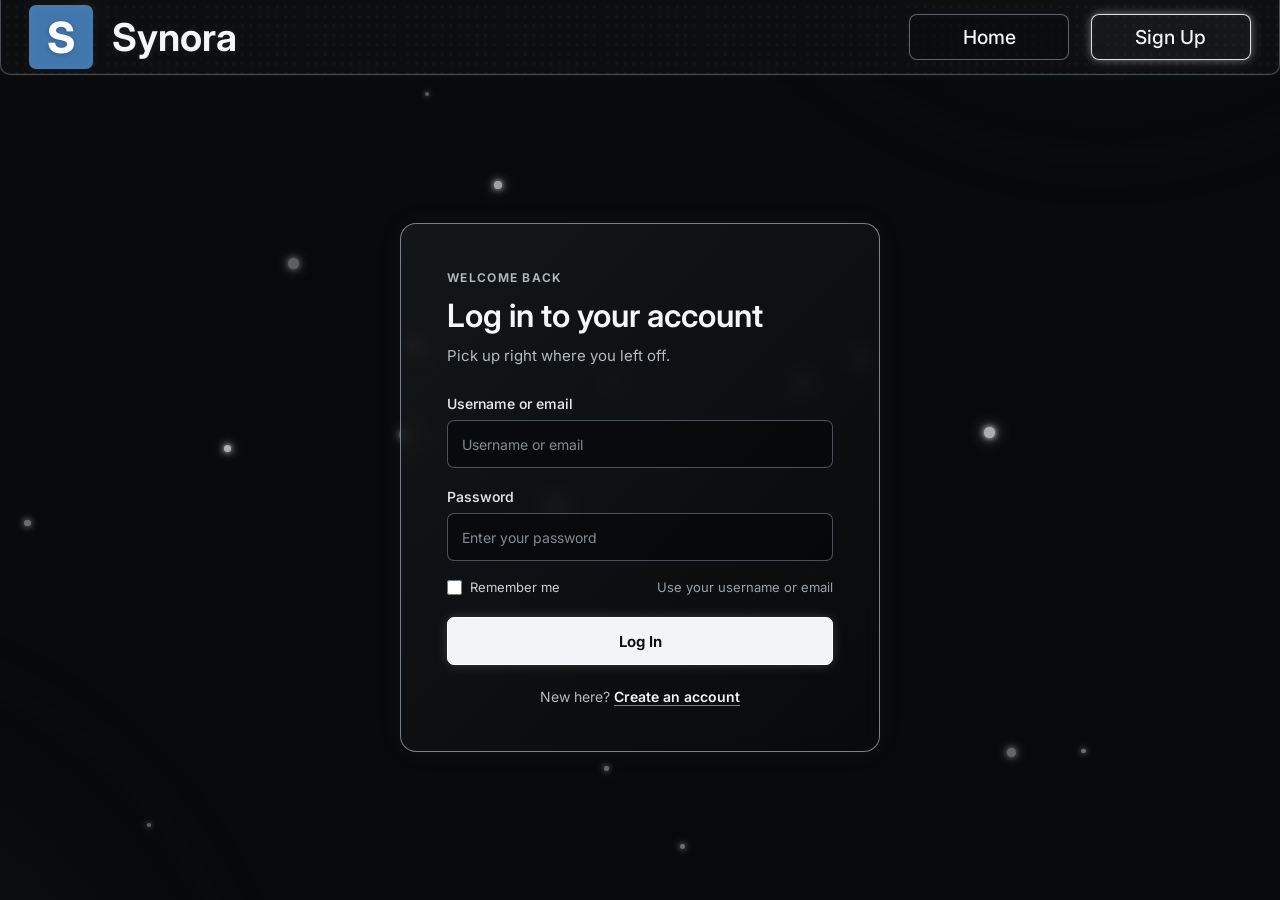
==== chat.html @ b0e8cc01 "first" ====
<!DOCTYPE html>
<html lang="en">
	<head>
		<meta charset="utf-8">
		<title>Community Chat | SynoraConnect</title>
		<meta name="viewport" content="width=device-width, initial-scale=1">
		<link rel="stylesheet" href="styles.css">
	</head>
	<body class="chat-page">
		<nav class="navbar chat-navbar" aria-label="Main navigation">
			<div class="site-info">
				<span class="logo logo-mark" aria-hidden="true">S</span>
				<p class="site-name">Synora</p>
			</div>
			<div class="chat-identity">Signed in as <strong data-current-username></strong></div>
			<a class="default-button profile-link" href="profile.html">My profile</a>
			<button class="default-button logout-button" type="button" data-logout>Log out</button>
		</nav>

		<main class="chat-layout">
			<header class="chat-heading">
				<div>
					<p>COMMUNITY CHAT</p>
					<h1>Good to see you, <span data-welcome-username></span></h1>
				</div>
			</header>

			<div class="chat-columns">
				<aside class="rooms-panel" aria-label="Chat rooms">
					<div class="rooms-heading">
						<p>YOUR SPACE</p>
						<h2>Channels</h2>
					</div>
					<nav class="room-groups" data-room-groups aria-label="Choose a chat room"></nav>
				</aside>

				<section class="chat-panel" aria-label="Community messages">
					<div class="chat-panel-header"><span class="online-dot" aria-hidden="true"></span><span data-active-room>Everyone</span></div>
					<div class="message-list" data-message-list aria-live="polite" aria-relevant="additions"></div>
					<div class="chat-compose">
						<form data-chat-form>
							<textarea name="message" maxlength="2000" rows="1" aria-label="Write a message" placeholder="Write a message..." required></textarea>
							<button class="chat-send" type="submit">Send</button>
						</form>
						<p class="chat-status" data-chat-status role="status" aria-live="polite"></p>
					</div>
				</section>

				<aside class="online-panel" aria-label="Online users">
					<div class="chat-panel-header"><span class="online-dot" aria-hidden="true"></span><span>Online</span><span class="online-count" data-online-count>0</span></div>
					<div class="online-list" data-online-list></div>
					<p class="online-status" data-online-status role="status" aria-live="polite"></p>
				</aside>
			</div>
		</main>

		<section class="admin-console" data-admin-console hidden aria-label="Admin moderation console"></section>

		<div class="profile-overlay" data-profile-overlay hidden>
			<section class="profile-preview" role="dialog" aria-modal="true" aria-labelledby="preview-username">
				<button class="preview-close" type="button" data-preview-close aria-label="Close profile preview">×</button>
				<div class="preview-identity">
					<div class="avatar avatar-large">
						<span data-preview-fallback></span>
						<img data-preview-avatar alt="">
					</div>
					<div><p class="preview-eyebrow">COMMUNITY MEMBER</p><h2 id="preview-username" data-preview-username></h2><p class="preview-role" data-preview-role hidden></p></div>
				</div>
				<p class="preview-bio" data-preview-bio></p>
				<div class="preview-stats">
					<div><span>Messages sent</span><strong data-preview-message-count></strong></div>
					<div><span>Joined</span><strong data-preview-joined></strong></div>
				</div>
			</section>
		</div>

		<div class="background-animations" aria-hidden="true"><div></div></div>
		<script src="script.js" defer></script>
	</body>
</html>
---- styles.css ----
@font-face {
    font-family: 'Inter-Variable';
    src: url('assets/Inter-VariableFont_opsz,wght.ttf') format('truetype');
    font-weight: 100 900;
    font-style: normal;
}

* {
    margin: 0;
    padding: 0;
    box-sizing: border-box;
}

html,
body {
    width: 100%;
    min-height: 100%;
}

body {
    background: rgb(7, 9, 10);
    font-family: 'Inter-Variable', sans-serif;
    overflow: hidden;
}

.navbar {
    position: relative;
    z-index: 10;

    display: flex;
    align-items: center;

    width: 100%;
    height: clamp(75px, 8vh, 100px);

    padding: 0 clamp(18px, 2.2vw, 30px);

    background: rgba(15, 17, 19, 0.82);

    border: 1px solid rgba(150, 160, 170, 0.45);
    border-top: 0;
    border-radius: 0 0 10px 10px;

    box-shadow:
        0 0 10px rgba(150, 160, 170, 0.08),
        inset 0 -1px 0 rgba(255, 255, 255, 0.04);

    backdrop-filter: blur(10px);

    overflow: hidden;
}

.navbar::before {
    content: "";

    position: absolute;
    inset: 0;

    background-image: url("assets/grid.png");
    background-repeat: repeat;
    background-size: 100px 80px;

    opacity: 0.035;

    pointer-events: none;
}

.site-info {
    position: relative;
    z-index: 1;

    display: flex;
    align-items: center;

    margin-right: auto;
}

.logo {
    width: clamp(55px, 5vw, 66px);
    height: clamp(55px, 5vw, 66px);

    object-fit: cover;

    border-radius: 7px;

    background: rgb(65, 70, 76);

    box-shadow:
        0 0 8px rgba(255, 255, 255, 0.06),
        inset 0 0 10px rgba(255, 255, 255, 0.05);
}

.logo-mark {
    display: grid;
    flex: 0 0 auto;
    place-items: center;
    color: rgb(250, 252, 255);
    background: rgb(66, 119, 174);
    font-size: clamp(30px, 3.8vw, 43px);
    font-weight: 750;
    line-height: 1;
    text-shadow: 0 1px 4px rgba(0, 0, 0, 0.25);
}

.site-name {
    margin-left: clamp(12px, 1.5vw, 22px);

    color: rgb(245, 246, 248);

    font-size: clamp(26px, 3vw, 40px);
    font-weight: 650;

    white-space: nowrap;

    text-shadow:
        0 0 8px rgba(255, 255, 255, 0.08);
}

.default-button {
    position: relative;
    z-index: 1;

    display: inline-flex;
    align-items: center;
    justify-content: center;

    width: clamp(130px, 12.5vw, 160px);
    height: clamp(46px, 4.5vh, 54px);

    margin-left: clamp(12px, 1.7vw, 22px);

    color: rgb(245, 245, 245);

    background: rgba(10, 12, 14, 0.45);

    border: 1px solid rgba(160, 170, 180, 0.55);
    border-radius: 8px;

    font-family: 'Inter-Variable', sans-serif;
    font-size: clamp(17px, 1.5vw, 21px);
    font-weight: 500;

    white-space: nowrap;
    text-decoration: none;

    box-shadow:
        inset 0 0 8px rgba(255, 255, 255, 0.025),
        0 0 4px rgba(255, 255, 255, 0.04);

    transition:
        background 0.2s ease,
        box-shadow 0.2s ease,
        transform 0.2s ease;
}

.default-button:hover {
    cursor: pointer;

    background: rgba(255, 255, 255, 0.06);

    box-shadow:
        0 0 10px rgba(255, 255, 255, 0.12);

    transform: translateY(-1px);
}

.default-button:active {
    transform: translateY(1px);
}

.default-button:focus-visible,
.auth-form input:focus-visible,
.auth-submit:focus-visible,
.auth-switch a:focus-visible {
    outline: 2px solid rgb(245, 246, 248);
    outline-offset: 3px;
}

.default-button:last-child {
    background: rgba(220, 225, 230, 0.04);

    border-color: rgba(245, 245, 245, 0.9);

    box-shadow:
        0 0 7px rgba(255, 255, 255, 0.35),
        0 0 16px rgba(255, 255, 255, 0.15),
        inset 0 0 8px rgba(255, 255, 255, 0.05);
}

.default-button:last-child:hover {
    background: rgba(255, 255, 255, 0.09);

    box-shadow:
        0 0 10px rgba(255, 255, 255, 0.45),
        0 0 22px rgba(255, 255, 255, 0.2);
}

.center-box {
    position: absolute;
    z-index: 5;

    display: flex;
    flex-direction: column;
    align-items: center;
    justify-content: center;

    left: 50%;
    top: 53%;

    transform: translate(-50%, -50%);

    width: min(75vw, 970px);

    min-height: clamp(350px, 36vh, 435px);

    padding:
        clamp(35px, 4vw, 55px)
        clamp(35px, 5vw, 75px);

    background:
        linear-gradient(
            135deg,
            rgba(25, 28, 31, 0.42),
            rgba(8, 10, 12, 0.68)
        );

    border: 1px solid rgba(180, 190, 200, 0.65);

    border-radius: 21px;

    box-shadow:
        0 0 8px rgba(190, 200, 210, 0.16),
        0 0 25px rgba(120, 130, 140, 0.06),
        inset 0 0 25px rgba(255, 255, 255, 0.015);

    backdrop-filter: blur(8px);
}

.intro {
    width: 100%;

    color: rgb(222, 225, 231);

    text-align: center;

    font-size: clamp(17px, 1.55vw, 24px);
    line-height: 1.75;

    font-weight: 450;

    letter-spacing: 0.1px;

    text-shadow:
        0 0 6px rgba(255, 255, 255, 0.04);
}

.center-button-container {
    display: flex;
    justify-content: center;
    align-items: center;

    gap: clamp(15px, 2vw, 25px);

    width: 100%;

    margin-top: clamp(25px, 3vh, 35px);
}

.center-buttons {
    display: inline-flex;
    align-items: center;
    justify-content: center;

    width: clamp(180px, 19vw, 240px);
    height: clamp(50px, 5vh, 60px);

    color: rgb(245, 245, 245);

    background: rgba(10, 12, 14, 0.55);

    border: 1px solid rgba(160, 170, 180, 0.7);

    border-radius: 10px;

    font-family: 'Inter-Variable', sans-serif;
    font-size: clamp(17px, 1.5vw, 21px);
    font-weight: 550;

    white-space: nowrap;
    text-decoration: none;

    box-shadow:
        0 0 5px rgba(255, 255, 255, 0.08),
        inset 0 0 8px rgba(255, 255, 255, 0.02);

    transition:
        background 0.2s ease,
        box-shadow 0.2s ease,
        transform 0.2s ease;
}

.center-buttons:hover {
    cursor: pointer;

    background: rgba(255, 255, 255, 0.07);

    box-shadow:
        0 0 12px rgba(255, 255, 255, 0.15);

    transform: translateY(-1px);
}

.center-buttons:active {
    transform: translateY(1px);
}

.center-buttons:focus-visible {
    outline: 2px solid rgb(245, 246, 248);
    outline-offset: 3px;
}

.center-buttons:last-child {
    color: rgb(10, 11, 12);

    background: rgb(242, 244, 247);

    border-color: rgb(255, 255, 255);

    box-shadow:
        0 0 8px rgba(255, 255, 255, 0.65),
        0 0 20px rgba(255, 255, 255, 0.22);
}

.center-buttons:last-child:hover {
    background: rgb(255, 255, 255);

    box-shadow:
        0 0 12px rgba(255, 255, 255, 0.8),
        0 0 28px rgba(255, 255, 255, 0.3);
}

.background-animations {
    position: fixed;
    inset: 0;

    width: 100%;
    height: 100%;

    overflow: hidden;

    pointer-events: none;

    z-index: 1;
}

.background-animations::before {
    content: "";

    position: absolute;

    width: 850px;
    height: 850px;

    top: -700px;
    right: -250px;

    border-radius: 50%;

    background:
        radial-gradient(
            circle,
            rgba(90, 100, 110, 0.10) 0%,
            rgba(60, 70, 80, 0.07) 45%,
            rgba(20, 23, 26, 0) 70%
        );

    box-shadow:
        0 0 80px rgba(100, 110, 120, 0.06);
}

.background-animations::after {
    content: "";

    position: absolute;

    width: 900px;
    height: 900px;

    left: -650px;
    bottom: -650px;

    border-radius: 50%;

    background:
        radial-gradient(
            circle,
            rgba(90, 100, 110, 0.10) 0%,
            rgba(60, 70, 80, 0.07) 45%,
            rgba(20, 23, 26, 0) 70%
        );

    box-shadow:
        0 0 80px rgba(100, 110, 120, 0.06);
}

.background-ball {
    position: absolute;

    border-radius: 50%;

    background: rgb(235, 238, 240);

    box-shadow:
        0 0 5px rgba(255, 255, 255, 0.9),
        0 0 10px rgba(255, 255, 255, 0.8),
        0 0 20px rgba(255, 255, 255, 0.55),
        0 0 35px rgba(255, 255, 255, 0.25);

    animation-name: falling-ball;
    animation-timing-function: linear;
    animation-iteration-count: infinite;
}

@keyframes falling-ball {

    from {
        transform: translateY(-100px);
    }

    to {
        transform: translateY(calc(100vh + 100px));
    }
}

@media (max-width: 700px) {

    .navbar {
        padding: 0 12px;
    }

    .site-name {
        font-size: clamp(22px, 6vw, 30px);
    }

    .logo {
        width: 50px;
        height: 50px;
    }

    .default-button {
        width: clamp(90px, 20vw, 130px);
        height: 43px;

        margin-left: 8px;

        font-size: clamp(14px, 3.5vw, 18px);
    }

    .center-box {
        width: calc(100vw - 30px);

        min-height: 350px;

        padding: 30px 20px;

        border-radius: 16px;
    }

    .intro {
        font-size: clamp(15px, 3.7vw, 19px);
        line-height: 1.65;
    }

    .center-button-container {
        gap: 10px;
    }

    .center-buttons {
        width: 45%;
        height: 50px;

        font-size: clamp(14px, 3.5vw, 18px);
    }
}

@media (max-width: 430px) {

    .site-name {
        display: none;
    }

    .default-button {
        width: 105px;
    }

    .center-box {
        min-height: 380px;
    }

    .center-button-container {
        flex-direction: column;
    }

    .center-buttons {
        width: 80%;
    }
}

.auth-page {
    min-height: 100vh;
    overflow-x: hidden;
    overflow-y: auto;
}

.auth-main {
    position: relative;
    z-index: 5;

    display: grid;
    place-items: center;

    min-height: calc(100vh - clamp(75px, 8vh, 100px));
    padding: 42px 18px;
}

.auth-card {
    width: min(100%, 480px);
    padding: clamp(28px, 5vw, 46px);

    color: rgb(245, 246, 248);
    background: linear-gradient(135deg, rgba(25, 28, 31, 0.72), rgba(8, 10, 12, 0.86));
    border: 1px solid rgba(180, 190, 200, 0.65);
    border-radius: 16px;
    box-shadow: 0 0 25px rgba(120, 130, 140, 0.08), inset 0 0 25px rgba(255, 255, 255, 0.015);
    backdrop-filter: blur(10px);
}

.auth-eyebrow {
    margin-bottom: 12px;
    color: rgb(177, 185, 193);
    font-size: 12px;
    font-weight: 650;
    letter-spacing: 1.3px;
}

.auth-card h1 {
    font-size: clamp(25px, 5vw, 32px);
    line-height: 1.2;
    font-weight: 600;
}

.auth-description {
    margin-top: 10px;
    color: rgb(181, 187, 194);
    font-size: 15px;
    line-height: 1.5;
}

.auth-form {
    display: flex;
    flex-direction: column;
    margin-top: 28px;
}

.auth-form > label {
    margin: 0 0 8px;
    color: rgb(225, 228, 232);
    font-size: 14px;
    font-weight: 550;
}

.auth-form > input {
    width: 100%;
    height: 48px;
    margin-bottom: 20px;
    padding: 0 14px;

    color: rgb(245, 246, 248);
    background: rgba(5, 7, 9, 0.55);
    border: 1px solid rgba(150, 160, 170, 0.48);
    border-radius: 7px;
    font: inherit;
    font-size: 14px;
}

.auth-form > input::placeholder {
    color: rgb(132, 139, 146);
}

.auth-options {
    display: flex;
    align-items: center;
    justify-content: space-between;
    gap: 12px;
    margin: -2px 0 22px;
    color: rgb(204, 209, 214);
    font-size: 13px;
}

.remember-option {
    display: inline-flex;
    align-items: center;
    gap: 8px;
    cursor: pointer;
}

.remember-option input {
    width: 15px;
    height: 15px;
    accent-color: rgb(230, 233, 236);
}

.auth-muted {
    color: rgb(155, 162, 169);
}

.auth-submit {
    width: 100%;
    min-height: 48px;
    color: rgb(10, 11, 12);
    background: rgb(242, 244, 247);
    border: 1px solid rgb(255, 255, 255);
    border-radius: 7px;
    box-shadow: 0 0 12px rgba(255, 255, 255, 0.18);
    font-family: 'Inter-Variable', sans-serif;
    font-size: 15px;
    font-weight: 650;
    transition: background 0.2s ease, box-shadow 0.2s ease, transform 0.2s ease;
}

.auth-submit:hover {
    cursor: pointer;
    background: rgb(255, 255, 255);
    box-shadow: 0 0 18px rgba(255, 255, 255, 0.28);
    transform: translateY(-1px);
}

.auth-submit:active {
    transform: translateY(1px);
}

.auth-switch {
    margin-top: 23px;
    color: rgb(181, 187, 194);
    text-align: center;
    font-size: 14px;
}

.auth-switch a {
    color: rgb(245, 246, 248);
    font-weight: 600;
    text-decoration: underline;
    text-decoration-color: rgba(245, 246, 248, 0.5);
    text-underline-offset: 3px;
}

.form-status {
    min-height: 0;
    margin: -4px 0 12px;
    color: rgb(244, 156, 146);
    font-size: 13px;
    line-height: 1.45;
}

.form-status:empty {
    display: none;
}

.auth-submit:disabled,
.chat-send:disabled {
    cursor: wait;
    opacity: 0.65;
}

.chat-page {
    min-height: 100vh;
    overflow-x: hidden;
    overflow-y: auto;
}

.chat-navbar {
    overflow: visible;
}

.chat-identity {
    position: relative;
    z-index: 1;
    display: flex;
    align-items: center;
    gap: 16px;
    color: rgb(235, 238, 240);
    font-size: 14px;
}

.chat-identity strong {
    color: white;
    font-size: 16px;
}

.chat-layout {
    position: relative;
    z-index: 2;
    width: min(100% - 36px, 1180px);
    margin: 38px auto;
}

.chat-columns {
    display: grid;
    grid-template-columns: 210px minmax(0, 1fr) 230px;
    gap: 18px;
}

.rooms-panel {
    display: flex;
    flex-direction: column;
    height: min(68vh, 680px);
    min-height: 400px;
    min-width: 0;
    overflow: hidden;
    color: rgb(238, 241, 243);
    background: rgba(17, 20, 22, 0.88);
    border: 1px solid rgba(150, 160, 170, 0.38);
    border-radius: 10px;
    box-shadow: 0 20px 60px rgba(0, 0, 0, 0.26);
    backdrop-filter: blur(12px);
}

.rooms-heading {
    padding: 17px 17px 14px;
    border-bottom: 1px solid rgba(150, 160, 170, 0.2);
}

.rooms-heading p {
    margin-bottom: 5px;
    color: rgb(145, 154, 162);
    font-size: 10px;
    font-weight: 650;
}

.rooms-heading h2 {
    color: rgb(239, 242, 245);
    font-size: 17px;
}

.room-groups {
    flex: 1;
    overflow-y: auto;
    padding: 9px 8px 14px;
}

.room-group {
    margin-bottom: 3px;
}

.room-group summary {
    display: flex;
    align-items: center;
    min-height: 38px;
    padding: 0 9px;
    color: rgb(159, 168, 176);
    border-radius: 5px;
    cursor: pointer;
    font-size: 11px;
    font-weight: 700;
    list-style: none;
    text-transform: uppercase;
}

.room-group summary::-webkit-details-marker {
    display: none;
}

.room-group summary::after {
    content: "";
    width: 6px;
    height: 6px;
    margin-left: auto;
    border-right: 1px solid currentColor;
    border-bottom: 1px solid currentColor;
    transform: rotate(-45deg);
    transition: transform 140ms ease;
}

.room-group[open] summary::after {
    transform: rotate(45deg) translate(-2px, -2px);
}

.room-group summary:hover,
.room-group summary:focus-visible {
    color: rgb(235, 239, 242);
    background: rgba(255, 255, 255, 0.04);
    outline: none;
}

.room-list {
    display: grid;
    gap: 2px;
    padding: 0 2px 5px;
}

.room-link {
    position: relative;
    min-height: 36px;
    padding: 0 10px 0 14px;
    overflow: hidden;
    color: rgb(179, 187, 194);
    background: transparent;
    border: 0;
    border-radius: 5px;
    text-align: left;
    text-overflow: ellipsis;
    white-space: nowrap;
    font: inherit;
    font-size: 12px;
}

.room-link::before {
    content: "#";
    margin-right: 8px;
    color: rgb(111, 121, 129);
    font-size: 14px;
}

.room-link:hover,
.room-link:focus-visible {
    color: rgb(247, 249, 250);
    background: rgba(255, 255, 255, 0.065);
    cursor: pointer;
    outline: none;
}

.room-link.is-active {
    color: rgb(250, 251, 252);
    background: rgba(255, 255, 255, 0.105);
    font-weight: 650;
}

.room-link.is-active::before {
    color: rgb(224, 230, 234);
}

.chat-heading {
    display: flex;
    justify-content: space-between;
    align-items: end;
    gap: 20px;
    margin-bottom: 20px;
    color: rgb(243, 245, 247);
}

.chat-heading p {
    margin-bottom: 7px;
    color: rgb(173, 181, 188);
    font-size: 13px;
}

.chat-heading h1 {
    font-size: clamp(25px, 5vw, 34px);
    line-height: 1.15;
}

.chat-panel {
    display: flex;
    flex-direction: column;
    height: min(68vh, 680px);
    min-height: 400px;
    min-width: 0;
    color: rgb(238, 241, 243);
    background: rgba(17, 20, 22, 0.88);
    border: 1px solid rgba(150, 160, 170, 0.38);
    border-radius: 10px;
    box-shadow: 0 20px 60px rgba(0, 0, 0, 0.26);
    backdrop-filter: blur(12px);
}

.online-panel {
    display: flex;
    flex-direction: column;
    height: min(68vh, 680px);
    min-height: 400px;
    min-width: 0;
    color: rgb(238, 241, 243);
    background: rgba(17, 20, 22, 0.88);
    border: 1px solid rgba(150, 160, 170, 0.38);
    border-radius: 10px;
    box-shadow: 0 20px 60px rgba(0, 0, 0, 0.26);
    backdrop-filter: blur(12px);
}

.chat-panel-header {
    display: flex;
    align-items: center;
    gap: 10px;
    min-height: 56px;
    padding: 0 20px;
    border-bottom: 1px solid rgba(150, 160, 170, 0.2);
    font-size: 14px;
    font-weight: 600;
}

.online-panel .chat-panel-header {
    gap: 9px;
}

.online-count {
    display: grid;
    place-items: center;
    min-width: 23px;
    height: 23px;
    margin-left: auto;
    color: rgb(212, 218, 223);
    background: rgba(255, 255, 255, 0.08);
    border-radius: 50%;
    font-size: 12px;
}

.online-list {
    flex: 1;
    overflow-y: auto;
    padding: 8px;
}

.online-user {
    display: flex;
    align-items: center;
    gap: 11px;
    width: 100%;
    min-height: 48px;
    padding: 6px 8px;
    color: rgb(222, 226, 230);
    background: transparent;
    border: 0;
    border-radius: 6px;
    text-align: left;
    font: inherit;
    font-size: 13px;
}

.online-user:hover,
.online-user:focus-visible {
    background: rgba(255, 255, 255, 0.07);
    cursor: pointer;
}

.online-username {
    overflow: hidden;
    text-overflow: ellipsis;
    white-space: nowrap;
    color: #FFFFFF;
}

.online-user-copy {
    display: grid;
    min-width: 0;
    gap: 2px;
}

.online-user-role {
    overflow: hidden;
    font-size: 10px;
    line-height: 1.2;
    text-overflow: ellipsis;
    white-space: nowrap;
}

.online-empty {
    padding: 15px 10px;
    color: rgb(145, 153, 160);
    font-size: 13px;
    line-height: 1.5;
}

.online-status {
    min-height: 16px;
    margin: 0 12px 10px;
    color: rgb(244, 156, 146);
    font-size: 12px;
}

.online-dot {
    width: 8px;
    height: 8px;
    border-radius: 50%;
    background: rgb(111, 194, 143);
    box-shadow: 0 0 10px rgba(111, 194, 143, 0.55);
}

.message-list {
    flex: 1;
    overflow-y: auto;
    padding: 10px clamp(16px, 4vw, 34px);
    scrollbar-color: rgba(170, 180, 190, 0.4) transparent;
}

.chat-message {
    padding: 15px 0;
    border-bottom: 1px solid rgba(150, 160, 170, 0.12);
    animation: message-arrive 180ms ease-out both;
}

.message-meta {
    display: flex;
    align-items: baseline;
    gap: 12px;
    margin-bottom: 6px;
}

.message-username {
    padding: 0;
    color: #FFFFFF;
    background: transparent;
    border: 0;
    font-size: 14px;
    font-weight: 650;
}

.message-role {
    padding: 2px 6px;
    border: 1px solid;
    border-radius: 4px;
    font-size: 9px;
    font-weight: 700;
    line-height: 1.2;
    text-transform: uppercase;
}

.message-username:hover {
    color: white;
    cursor: pointer;
    text-decoration: underline;
    text-underline-offset: 3px;
}

.message-meta time {
    color: rgb(139, 148, 156);
    font-size: 12px;
}

.message-body {
    color: rgb(210, 215, 220);
    font-size: 14px;
    line-height: 1.6;
    white-space: pre-wrap;
    overflow-wrap: anywhere;
}

.chat-compose {
    padding: 16px 18px 18px;
    border-top: 1px solid rgba(150, 160, 170, 0.2);
}

.chat-compose form {
    display: flex;
    align-items: end;
    gap: 10px;
}

.chat-compose textarea {
    flex: 1;
    min-width: 0;
    min-height: 48px;
    max-height: 130px;
    resize: vertical;
    padding: 14px;
    color: rgb(245, 246, 248);
    background: rgba(5, 7, 9, 0.72);
    border: 1px solid rgba(150, 160, 170, 0.38);
    border-radius: 7px;
    font: inherit;
    font-size: 14px;
    line-height: 1.4;
}

.chat-compose textarea:focus-visible {
    outline: 2px solid rgb(220, 225, 230);
    outline-offset: 2px;
}

.chat-send {
    min-width: 84px;
    height: 48px;
    color: rgb(10, 11, 12);
    background: rgb(242, 244, 247);
    border: 1px solid white;
    border-radius: 7px;
    font: inherit;
    font-size: 14px;
    font-weight: 650;
}

.chat-send:hover {
    cursor: pointer;
    background: white;
}

.chat-status {
    min-height: 17px;
    margin-top: 8px;
    color: rgb(244, 156, 146);
    font-size: 12px;
}

.admin-console {
    position: relative;
    z-index: 3;
    width: min(100% - 36px, 1180px);
    margin: 0 auto 32px;
}

.admin-console[hidden] {
    display: none;
}

.admin-console-shell {
    color: rgb(224, 231, 235);
    background: rgba(15, 19, 22, 0.96);
    border: 1px solid rgba(255, 92, 122, 0.42);
    border-radius: 8px;
    box-shadow: 0 12px 35px rgba(0, 0, 0, 0.22);
}

.admin-console-shell summary {
    display: flex;
    align-items: center;
    gap: 11px;
    min-height: 48px;
    padding: 0 15px;
    color: rgb(240, 243, 245);
    cursor: pointer;
    font-size: 13px;
    font-weight: 650;
    list-style: none;
}

.admin-console-shell summary::-webkit-details-marker {
    display: none;
}

.admin-console-shell summary::before {
    content: "+";
    color: rgb(174, 185, 192);
    font-size: 17px;
}

.admin-console-shell[open] summary::before {
    content: "-";
}

.admin-console-badge {
    padding: 3px 7px;
    border: 1px solid currentColor;
    border-radius: 4px;
    font-size: 10px;
    text-transform: uppercase;
}

.admin-console-output {
    max-height: 240px;
    min-height: 72px;
    overflow: auto;
    margin: 0 12px;
    padding: 12px;
    color: rgb(190, 211, 198);
    background: rgb(6, 9, 10);
    border: 1px solid rgba(160, 178, 168, 0.18);
    border-radius: 5px;
    font-family: monospace;
    font-size: 12px;
    line-height: 1.6;
    white-space: pre-wrap;
    overflow-wrap: anywhere;
}

.admin-console-form {
    display: flex;
    gap: 9px;
    padding: 11px 12px 12px;
}

.admin-console-form input {
    flex: 1;
    min-width: 0;
    height: 42px;
    padding: 0 11px;
    color: rgb(235, 240, 237);
    background: rgb(7, 10, 11);
    border: 1px solid rgba(155, 172, 163, 0.28);
    border-radius: 5px;
    font-family: monospace;
    font-size: 12px;
}

.admin-console-form button {
    min-width: 68px;
    padding: 0 12px;
    color: rgb(20, 12, 14);
    background: rgb(255, 111, 137);
    border: 0;
    border-radius: 5px;
    font: inherit;
    font-size: 12px;
    font-weight: 700;
}

.admin-console-form button:hover:not(:disabled) {
    background: rgb(255, 139, 159);
    cursor: pointer;
}

.admin-console-form button:disabled {
    cursor: wait;
    opacity: 0.6;
}

.logout-button {
    width: auto;
    min-width: 92px;
}

.profile-link {
    width: auto;
    min-width: 105px;
}

.avatar {
    position: relative;
    display: inline-grid;
    flex: 0 0 auto;
    place-items: center;
    overflow: hidden;
    color: rgb(235, 239, 242);
    background: rgb(60, 68, 74);
    border: 1px solid rgba(210, 220, 228, 0.24);
    border-radius: 50%;
}

.avatar-small {
    width: 32px;
    height: 32px;
    font-size: 12px;
    font-weight: 650;
}

.avatar-large {
    width: 82px;
    height: 82px;
    font-size: 27px;
    font-weight: 650;
}

.avatar-profile {
    width: 96px;
    height: 96px;
    font-size: 31px;
    font-weight: 650;
}

.avatar img {
    position: absolute;
    inset: 0;
    width: 100%;
    height: 100%;
    object-fit: cover;
}

.profile-overlay {
    position: fixed;
    z-index: 30;
    inset: 0;
    display: grid;
    place-items: center;
    padding: 20px;
    background: rgba(0, 0, 0, 0.66);
    backdrop-filter: blur(5px);
    animation: message-arrive 140ms ease-out both;
}

.profile-overlay[hidden] {
    display: none;
}

.profile-preview {
    position: relative;
    width: min(100%, 430px);
    padding: 32px;
    color: rgb(241, 244, 246);
    background: rgb(21, 24, 27);
    border: 1px solid rgba(165, 175, 184, 0.45);
    border-radius: 10px;
    box-shadow: 0 24px 80px rgba(0, 0, 0, 0.42);
}

.preview-close {
    position: absolute;
    top: 10px;
    right: 12px;
    width: 34px;
    height: 34px;
    color: rgb(204, 210, 215);
    background: transparent;
    border: 0;
    border-radius: 5px;
    font: inherit;
    font-size: 24px;
}

.preview-close:hover {
    color: white;
    background: rgba(255, 255, 255, 0.08);
    cursor: pointer;
}

.preview-identity {
    display: flex;
    align-items: center;
    gap: 18px;
    padding: 4px 0 22px;
    border-bottom: 1px solid rgba(150, 160, 170, 0.2);
}

.preview-eyebrow {
    margin-bottom: 7px;
    color: rgb(152, 162, 170);
    font-size: 10px;
    font-weight: 650;
}

.preview-identity h2 {
    max-width: 230px;
    overflow-wrap: anywhere;
    font-size: 22px;
}

.preview-role {
    margin-top: 5px;
    font-size: 11px;
    font-weight: 650;
}

.preview-bio {
    min-height: 48px;
    padding-top: 19px;
    color: rgb(210, 216, 221);
    font-size: 14px;
    line-height: 1.65;
    white-space: pre-wrap;
    overflow-wrap: anywhere;
}

.preview-stats {
    display: grid;
    grid-template-columns: repeat(2, minmax(0, 1fr));
    gap: 16px;
    margin-top: 18px;
    padding-top: 15px;
    border-top: 1px solid rgba(150, 160, 170, 0.2);
}

.preview-stats div {
    display: grid;
    gap: 5px;
    min-width: 0;
}

.preview-stats span {
    color: rgb(145, 154, 162);
    font-size: 11px;
}

.preview-stats strong {
    color: rgb(235, 239, 242);
    font-size: 13px;
    font-weight: 600;
    overflow-wrap: anywhere;
}

.profile-main {
    position: relative;
    z-index: 2;
    width: min(100% - 36px, 760px);
    margin: 42px auto;
}

.profile-editor {
    padding: clamp(24px, 5vw, 42px);
    color: rgb(245, 246, 248);
    background: linear-gradient(135deg, rgba(25, 28, 31, 0.82), rgba(8, 10, 12, 0.92));
    border: 1px solid rgba(180, 190, 200, 0.48);
    border-radius: 12px;
    box-shadow: 0 20px 60px rgba(0, 0, 0, 0.25);
    backdrop-filter: blur(10px);
}

.profile-editor h1 {
    font-size: clamp(26px, 5vw, 34px);
    line-height: 1.2;
}

.verification-card {
    display: flex;
    align-items: center;
    justify-content: space-between;
    gap: 16px;
    margin-top: 26px;
    padding: 16px;
    background: rgba(255, 255, 255, 0.035);
    border: 1px solid rgba(150, 160, 170, 0.22);
    border-radius: 8px;
}

.verification-card strong {
    font-size: 14px;
}

.verification-card p {
    margin-top: 5px;
    color: rgb(161, 169, 177);
    font-size: 12px;
    overflow-wrap: anywhere;
}

.secondary-action,
.file-action {
    display: inline-flex;
    align-items: center;
    justify-content: center;
    min-height: 38px;
    padding: 0 12px;
    color: rgb(230, 234, 237);
    background: rgba(255, 255, 255, 0.06);
    border: 1px solid rgba(170, 180, 190, 0.4);
    border-radius: 6px;
    font: inherit;
    font-size: 12px;
    font-weight: 600;
    text-decoration: none;
}

.secondary-action:hover,
.file-action:hover {
    background: rgba(255, 255, 255, 0.12);
    cursor: pointer;
}

.profile-form {
    margin-top: 28px;
}

.profile-photo-editor {
    display: flex;
    align-items: center;
    gap: 20px;
    margin-bottom: 27px;
}

.photo-controls {
    display: flex;
    flex-wrap: wrap;
    align-items: center;
    gap: 9px;
}

.photo-controls p {
    flex-basis: 100%;
    color: rgb(156, 164, 172);
    font-size: 12px;
    line-height: 1.5;
}

.text-action {
    min-height: 38px;
    padding: 0 9px;
    color: rgb(188, 196, 202);
    background: transparent;
    border: 0;
    font: inherit;
    font-size: 12px;
}

.text-action:hover {
    color: white;
    cursor: pointer;
    text-decoration: underline;
}

.visually-hidden {
    position: absolute;
    width: 1px;
    height: 1px;
    overflow: hidden;
    clip: rect(0, 0, 0, 0);
    white-space: nowrap;
}

.profile-form > label {
    display: block;
    margin-bottom: 8px;
    color: rgb(225, 228, 232);
    font-size: 14px;
    font-weight: 550;
}

.profile-form textarea {
    width: 100%;
    min-height: 120px;
    padding: 13px;
    color: rgb(245, 246, 248);
    background: rgba(5, 7, 9, 0.55);
    border: 1px solid rgba(150, 160, 170, 0.48);
    border-radius: 7px;
    font: inherit;
    font-size: 14px;
    line-height: 1.55;
    resize: vertical;
}

.profile-form textarea:focus-visible,
.secondary-action:focus-visible,
.file-action:focus-visible {
    outline: 2px solid rgb(230, 234, 237);
    outline-offset: 2px;
}

.profile-form-footer {
    display: flex;
    align-items: center;
    justify-content: space-between;
    gap: 15px;
    margin-top: 14px;
}

.profile-status {
    color: rgb(188, 198, 205);
    font-size: 13px;
    line-height: 1.5;
    overflow-wrap: anywhere;
}

.profile-status.is-error {
    color: rgb(244, 156, 146);
}

.profile-status a,
.form-status a {
    color: white;
    text-decoration: underline;
    text-underline-offset: 3px;
}

.profile-save {
    width: auto;
    min-width: 132px;
    padding: 0 18px;
}

@keyframes message-arrive {
    from { opacity: 0; transform: translateY(5px); }
    to { opacity: 1; transform: translateY(0); }
}

@media (max-width: 900px) {
    .chat-columns {
        grid-template-columns: minmax(0, 1fr) 220px;
        gap: 14px;
    }

    .rooms-panel {
        grid-column: 1 / -1;
        height: auto;
        min-height: 0;
    }

    .room-groups {
        display: grid;
        grid-template-columns: repeat(5, minmax(0, 1fr));
        gap: 3px;
        max-height: 170px;
        padding: 8px;
    }

    .room-group {
        min-width: 0;
    }

    .room-group summary {
        min-height: 34px;
        padding: 0 7px;
        font-size: 10px;
    }

    .room-link {
        min-height: 32px;
        padding: 0 6px;
        font-size: 11px;
    }

    .chat-panel,
    .online-panel {
        height: min(60dvh, 620px);
        min-height: 360px;
    }

    .chat-navbar .logo {
        display: none;
    }

    .chat-navbar .site-name {
        font-size: 25px;
    }

    .chat-navbar .default-button {
        width: auto;
        min-width: 84px;
        margin-left: 8px;
        font-size: 13px;
    }

    .chat-identity {
        gap: 7px;
        font-size: 12px;
    }

    .chat-identity strong {
        max-width: 110px;
        overflow: hidden;
        text-overflow: ellipsis;
    }
}

@media (max-width: 600px) {
    .chat-layout {
        width: calc(100% - 24px);
        margin: 24px auto;
    }

    .chat-navbar .logo,
    .chat-navbar .site-name {
        display: none;
    }

    .chat-columns {
        grid-template-columns: minmax(0, 1fr);
        gap: 14px;
    }

    .rooms-panel {
        grid-column: auto;
    }

    .rooms-panel {
        height: auto;
        min-height: 0;
    }

    .rooms-heading {
        padding: 12px 14px 9px;
    }

    .room-groups {
        display: grid;
        grid-template-columns: repeat(2, minmax(0, 1fr));
        gap: 4px;
        max-height: 180px;
        padding: 7px;
    }

    .room-group {
        min-width: 0;
    }

    .room-group summary {
        min-height: 32px;
        padding: 0 7px;
        font-size: 10px;
    }

    .room-link {
        min-height: 32px;
        padding-left: 7px;
        font-size: 11px;
    }

    .chat-panel {
        height: min(55dvh, 520px);
        min-height: 320px;
    }

    .online-panel {
        height: 220px;
        min-height: 220px;
    }

    .profile-link {
        min-width: 88px;
        width: 88px;
        margin-left: 5px;
        font-size: 12px;
    }

    .logout-button {
        min-width: 76px;
        width: 76px;
        margin-left: 5px;
        font-size: 12px;
    }

    .chat-identity {
        min-width: 0;
        margin-left: auto;
        margin-right: 0;
        font-size: 11px;
    }

    .chat-identity strong {
        max-width: 100px;
        overflow: hidden;
        text-overflow: ellipsis;
    }

    .chat-compose {
        padding: 12px;
    }

    .chat-send {
        min-width: 68px;
    }

    .admin-console {
        width: calc(100% - 24px);
    }

    .admin-console-output {
        max-height: 180px;
    }
}

@media (max-width: 430px) {
    .chat-navbar {
        padding: 0 8px;
    }

    .chat-navbar .profile-link {
        min-width: 74px;
        width: 74px;
        margin-left: 4px;
        font-size: 11px;
    }

    .chat-navbar .logout-button {
        min-width: 65px;
        width: 65px;
        margin-left: 4px;
        font-size: 11px;
    }

    .chat-identity {
        gap: 4px;
        font-size: 10px;
    }

    .chat-identity strong {
        max-width: 62px;
        font-size: 12px;
    }

    .profile-main {
        width: calc(100% - 24px);
        margin: 24px auto;
    }

    .verification-card {
        align-items: flex-start;
        flex-direction: column;
    }

    .profile-photo-editor {
        align-items: flex-start;
        gap: 14px;
    }

    .avatar-profile {
        width: 76px;
        height: 76px;
    }

    .photo-controls {
        gap: 6px;
    }

    .profile-form-footer {
        align-items: stretch;
        flex-direction: column;
    }

    .profile-save {
        width: 100%;
    }

    .profile-preview {
        padding: 27px 22px;
    }
}

@media (max-width: 430px) {
    .auth-main {
        padding: 28px 15px;
    }

    .auth-card {
        padding: 27px 22px;
    }
}
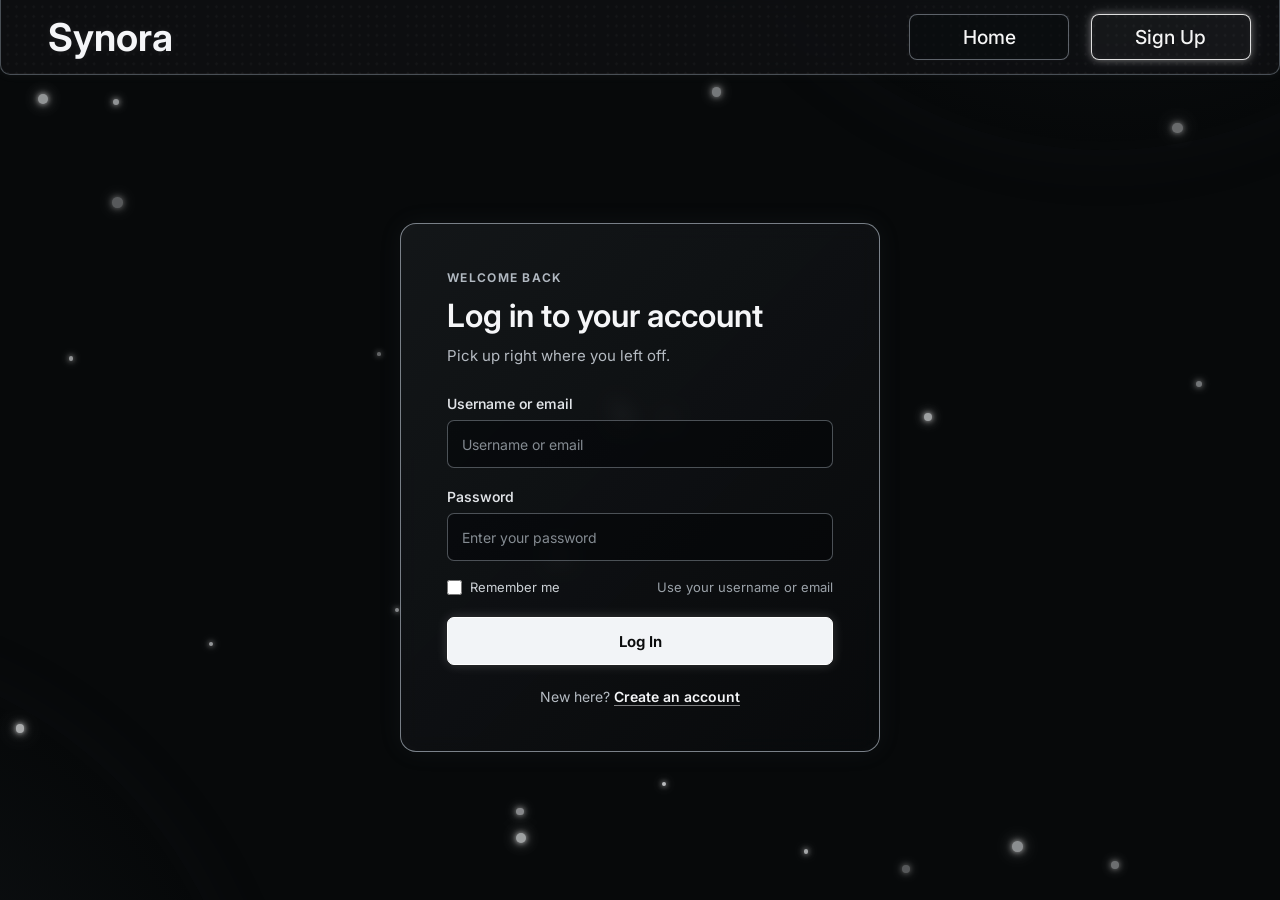
==== commit 560ce7df: "small update" ====
--- a/chat.html
+++ b/chat.html
@@ -9,7 +9,6 @@
 	<body class="chat-page">
 		<nav class="navbar chat-navbar" aria-label="Main navigation">
 			<div class="site-info">
-				<span class="logo logo-mark" aria-hidden="true">S</span>
 				<p class="site-name">Synora</p>
 			</div>
 			<div class="chat-identity">Signed in as <strong data-current-username></strong></div>
